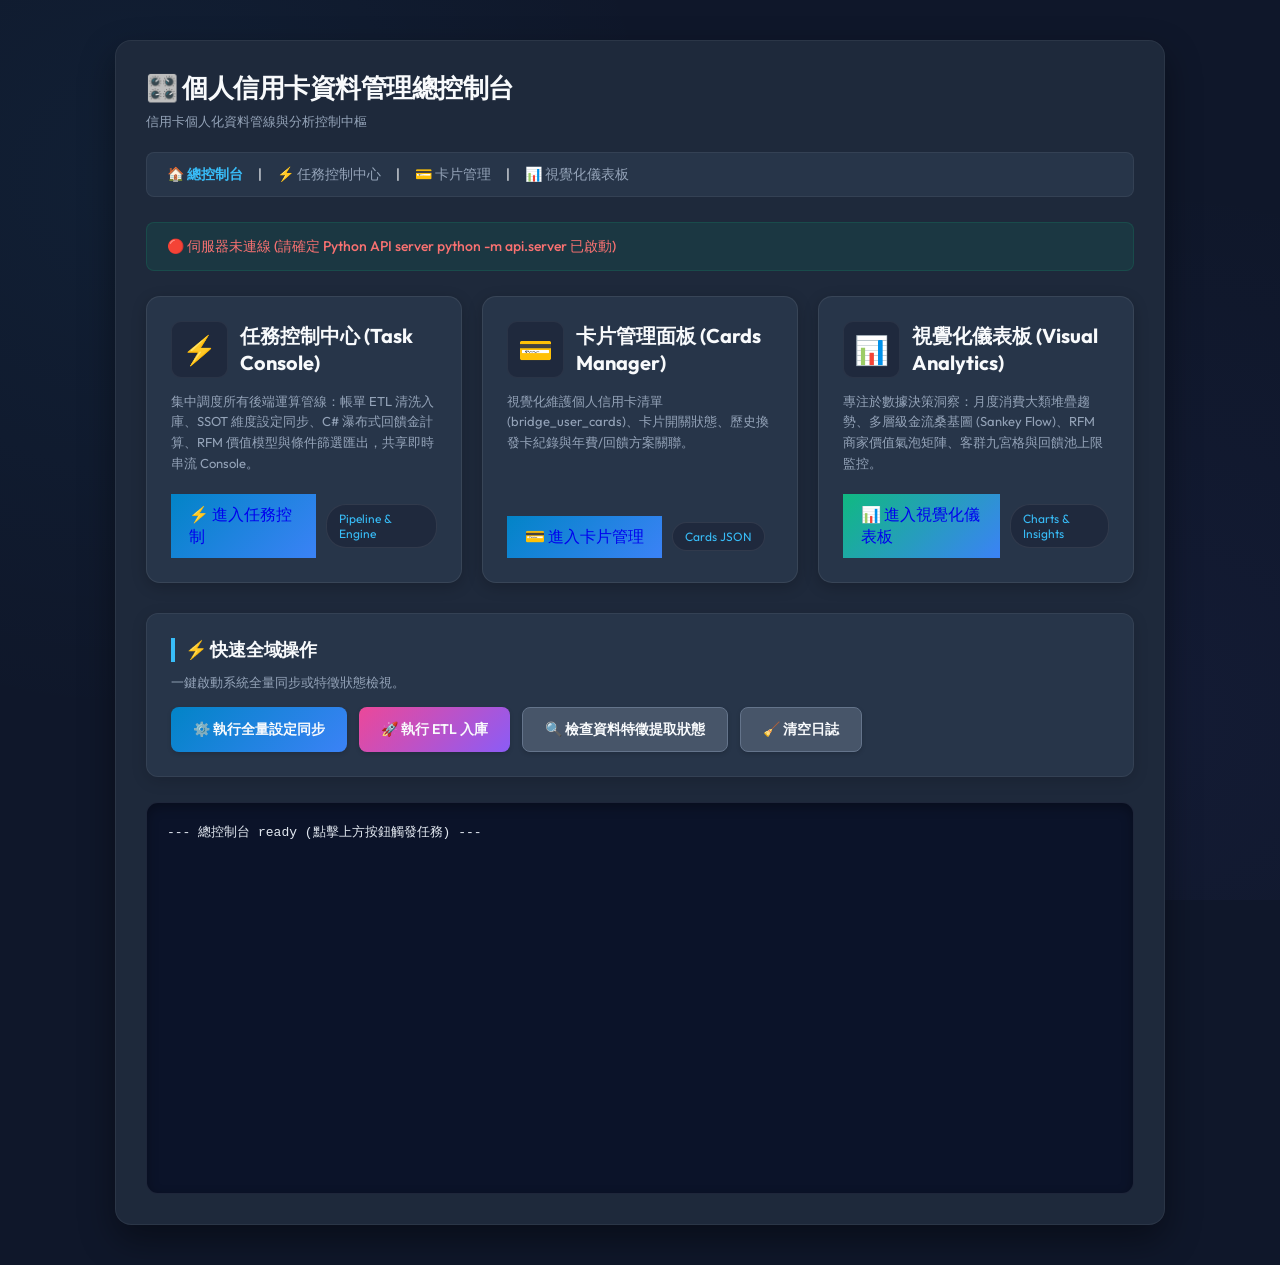
==== web/index.html @ b2aa70b1 "web介面更新：Console集中" ====
<!DOCTYPE html>
<html lang="zh-TW">

<head>
    <meta charset="UTF-8">
    <meta name="viewport" content="width=device-width, initial-scale=1.0">
    <title>MyCreditCardProjectPro - 總控制台</title>
    <!-- 引入 Outfit 字型 -->
    <link href="https://fonts.googleapis.com/css2?family=Outfit:wght@300;400;500;600;700&display=swap" rel="stylesheet">
    <!-- 引入 AI風 CSS模組 -->
    <link rel="stylesheet" href="styles.css">
</head>

<body>
    <div class="container">
        <!-- 頁首標題區塊 -->
        <div class="page-header">
            <div>
                <h1>🎛️ 個人信用卡資料管理總控制台</h1>
                <p class="page-desc">信用卡個人化資料管線與分析控制中樞</p>
            </div>
        </div>

        <!-- 導覽超連結 -->
        <div class="nav-bar">
            <span class="active">🏠 總控制台</span> |
            <a href="task_console.html">⚡ 任務控制中心</a> |
            <a href="cards_manager.html">💳 卡片管理</a> |
            <a href="analytics_dashboard.html">📊 視覺化儀表板</a>
        </div>

        <!-- 系統狀態摘要儀表板 -->
        <div id="status" class="status-box">
            🟢 API 服務運作正常 | 點擊下方模組進入專屬操作頁面
        </div>

        <!-- 三大核心功能模組區 -->
        <div class="dashboard-grid" style="grid-template-columns: repeat(auto-fit, minmax(300px, 1fr));">
            <!-- 模組一：任務執行控制中心 (唯一 Console 所在地) -->
            <div class="module-card">
                <div>
                    <div class="module-header">
                        <span class="module-icon">⚡</span>
                        <h2 class="module-title">任務控制中心 (Task Console)</h2>
                    </div>
                    <p class="module-desc">
                        集中調度所有後端運算管線：帳單 ETL 清洗入庫、SSOT 維度設定同步、C# 瀑布式回饋金計算、RFM 價值模型與條件篩選匯出，共享即時串流 Console。
                    </p>
                </div>
                <div class="module-footer">
                    <a href="task_console.html" class="btn-primary" style="text-decoration:none; padding:10px 18px;">⚡ 進入任務控制</a>
                    <span class="quick-badge">Pipeline & Engine</span>
                </div>
            </div>

            <!-- 模組二：卡片管理面板 -->
            <div class="module-card">
                <div>
                    <div class="module-header">
                        <span class="module-icon">💳</span>
                        <h2 class="module-title">卡片管理面板 (Cards Manager)</h2>
                    </div>
                    <p class="module-desc">
                        視覺化維護個人信用卡清單 (bridge_user_cards)、卡片開關狀態、歷史換發卡紀錄與年費/回饋方案關聯。
                    </p>
                </div>
                <div class="module-footer">
                    <a href="cards_manager.html" class="btn-primary"
                        style="text-decoration:none; padding:10px 18px; background: linear-gradient(135deg, #0284c7, #3b82f6);">💳
                        進入卡片管理</a>
                    <span class="quick-badge">Cards JSON</span>
                </div>
            </div>

            <!-- 模組三：純視覺化分析儀表板 -->
            <div class="module-card">
                <div>
                    <div class="module-header">
                        <span class="module-icon">📊</span>
                        <h2 class="module-title">視覺化儀表板 (Visual Analytics)</h2>
                    </div>
                    <p class="module-desc">
                        專注於數據決策洞察：月度消費大類堆疊趨勢、多層級金流桑基圖 (Sankey Flow)、RFM 商家價值氣泡矩陣、客群九宮格與回饋池上限監控。
                    </p>
                </div>
                <div class="module-footer">
                    <a href="analytics_dashboard.html" class="btn-primary"
                        style="text-decoration:none; padding:10px 18px; background: linear-gradient(135deg, #10b981, #3b82f6);">📊
                        進入視覺化儀表板</a>
                    <span class="quick-badge">Charts & Insights</span>
                </div>
            </div>
        </div>

        <!-- 快速捷徑操作區 -->
        <div class="section-box">
            <div class="section-title">⚡ 快速全域操作</div>
            <p style="margin: 0 0 15px 0; font-size: 13px; color: var(--text-secondary);">一鍵啟動系統全量同步或特徵狀態檢視。
            </p>
            <div class="button-group">
                <button id="btnConfigAll" class="btn-primary" onclick="runGlobalTask('config_all')">⚙️ 執行全量設定同步</button>
                <button id="btnEtlAll" class="btn-primary"
                    style="background: linear-gradient(135deg, #ec4899, #8b5cf6);" onclick="runGlobalTask('etl')">🚀 執行
                    ETL 入庫</button>
                <button id="btnFeatureStatus" class="btn-secondary" onclick="checkFeatureStatus()">🔍
                    檢查資料特徵提取狀態</button>
                <button id="btnClear" class="btn-secondary" onclick="clearConsole()">🧹 清空日誌</button>
            </div>
        </div>

        <!-- 全域即時日誌控制台 -->
        <div id="console" class="console">--- 總控制台 ready (點擊上方按鈕觸發任務) ---</div>
    </div>

    <script>
        let eventSource = null;

        function appendLog(message) {
            const consoleDiv = document.getElementById('console');
            const span = document.createElement('span');

            if (message.includes('INFO')) span.className = 'log-info';
            else if (message.includes('WARNING')) span.className = 'log-warning';
            else if (message.includes('ERROR')) span.className = 'log-error';

            if (message.includes('✅') || message.includes('🎉') || message.includes('成功') || message.includes('完畢')) {
                span.className = 'log-success';
            }

            span.textContent = message + '\n';
            consoleDiv.appendChild(span);
            consoleDiv.scrollTop = consoleDiv.scrollHeight;
        }

        function clearConsole() {
            document.getElementById('console').innerHTML = '--- 控制台已清空 ---';
        }

        function checkFeatureStatus() {
            appendLog(`\n[${new Date().toLocaleTimeString()}] >>>>> 檢查特徵提取狀態 <<<<<`);
            fetch('/api/etl/feature-status')
                .then(res => res.json())
                .then(data => {
                    appendLog(`✅ 特徵提取狀態檢查完成: 總計 ${data.total_tables} 個表格`);
                    if (data.data) {
                        data.data.forEach(item => {
                            appendLog(`  - 表格: ${item.table_name || item.table} | 覆蓋率: ${item.coverage || '100%'}`);
                        });
                    }
                })
                .catch(err => {
                    appendLog(`❌ 檢查特徵狀態失敗: ${err}`);
                });
        }

        function runGlobalTask(type) {
            if (eventSource) {
                eventSource.close();
            }

            const allButtons = document.querySelectorAll('button');
            const statusDiv = document.getElementById('status');

            allButtons.forEach(btn => btn.disabled = true);

            statusDiv.textContent = `目前狀態：正在執行 [${type.toUpperCase()}] 任務中...`;
            statusDiv.className = "status-box status-busy";

            appendLog(`\n[${new Date().toLocaleTimeString()}] >>>>> 啟動 ${type.toUpperCase()} 全域任務 <<<<<`);

            const url = `/api/run/${type}`;
            eventSource = new EventSource(url);

            eventSource.onmessage = function (event) {
                appendLog(event.data);
            };

            eventSource.onerror = function (err) {
                console.log("SSE Stream ended.");
                eventSource.close();
                eventSource = null;

                allButtons.forEach(btn => btn.disabled = false);

                statusDiv.textContent = `🟢 API 服務運作正常 | [${type.toUpperCase()}] 任務完成`;
                statusDiv.className = "status-box";
                appendLog(`[${new Date().toLocaleTimeString()}] <<<<< ${type.toUpperCase()} 任務完成 >>>>>\n`);
            };
        }

        // 自動檢查伺服器健康狀態
        fetch('/api/analyzable-data')
            .then(res => res.json())
            .then(data => {
                const statusDiv = document.getElementById('status');
                statusDiv.innerHTML = `🟢 API 服務運作正常 | 已載入 ${data.banks?.length || 0} 家銀行、${data.cards?.length || 0} 張卡片`;
            })
            .catch(() => {
                const statusDiv = document.getElementById('status');
                statusDiv.innerHTML = `🔴 伺服器未連線 (請確定 Python API server python -m api.server 已啟動)`;
                statusDiv.style.color = '#f87171';
            });
    </script>
</body>

</html>
---- web/styles.css ----
/* web/styles.css - 模組化 CSS 主進入點 */
@import url('styles/head.css');
@import url('styles/body.css');
@import url('styles/container.css');
@import url('styles/console.css');
@import url('styles/error.css');
@import url('styles/cards_manager.css');
@import url('styles/login.css');
@import url('styles/dashboard.css');
@import url('styles/plot.css');
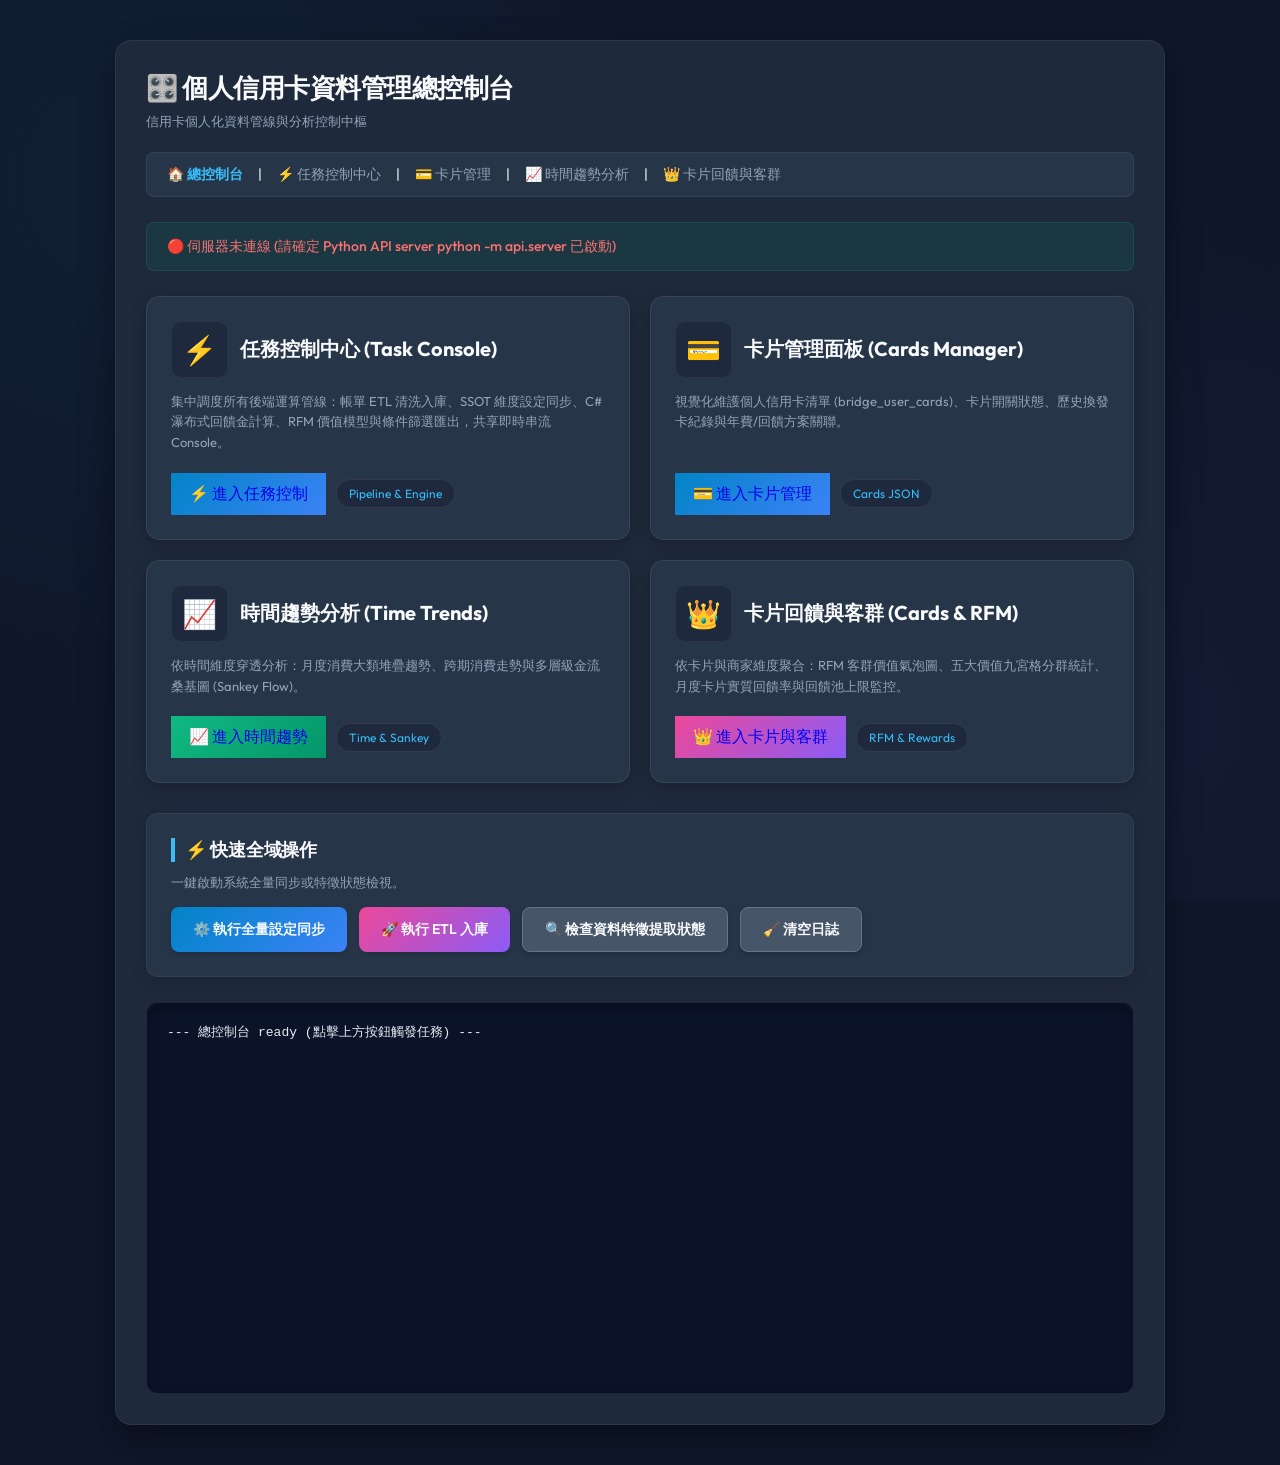
==== commit 6925f2ae: "web/ 資料修正統整" ====
--- a/web/index.html
+++ b/web/index.html
@@ -21,12 +21,13 @@
             </div>
         </div>
 
-        <!-- 導覽超連結 -->
+        <!-- 導覽超連結 (全站對齊) -->
         <div class="nav-bar">
             <span class="active">🏠 總控制台</span> |
             <a href="task_console.html">⚡ 任務控制中心</a> |
             <a href="cards_manager.html">💳 卡片管理</a> |
-            <a href="analytics_dashboard.html">📊 視覺化儀表板</a>
+            <a href="time_depend_plot.html">📈 時間趨勢分析</a> |
+            <a href="analytics_dashboard.html">👑 卡片回饋與客群</a>
         </div>
 
         <!-- 系統狀態摘要儀表板 -->
@@ -34,8 +35,8 @@
             🟢 API 服務運作正常 | 點擊下方模組進入專屬操作頁面
         </div>
 
-        <!-- 三大核心功能模組區 -->
-        <div class="dashboard-grid" style="grid-template-columns: repeat(auto-fit, minmax(300px, 1fr));">
+        <!-- 四大核心功能模組區 -->
+        <div class="dashboard-grid">
             <!-- 模組一：任務執行控制中心 (唯一 Console 所在地) -->
             <div class="module-card">
                 <div>
@@ -72,22 +73,41 @@
                 </div>
             </div>
 
-            <!-- 模組三：純視覺化分析儀表板 -->
-            <div class="module-card">
-                <div>
-                    <div class="module-header">
-                        <span class="module-icon">📊</span>
-                        <h2 class="module-title">視覺化儀表板 (Visual Analytics)</h2>
-                    </div>
-                    <p class="module-desc">
-                        專注於數據決策洞察：月度消費大類堆疊趨勢、多層級金流桑基圖 (Sankey Flow)、RFM 商家價值氣泡矩陣、客群九宮格與回饋池上限監控。
+            <!-- 模組三：依時間維度 - 時間趨勢與金流桑基圖 -->
+            <div class="module-card">
+                <div>
+                    <div class="module-header">
+                        <span class="module-icon">📈</span>
+                        <h2 class="module-title">時間趨勢分析 (Time Trends)</h2>
+                    </div>
+                    <p class="module-desc">
+                        依時間維度穿透分析：月度消費大類堆疊趨勢、跨期消費走勢與多層級金流桑基圖 (Sankey Flow)。
+                    </p>
+                </div>
+                <div class="module-footer">
+                    <a href="time_depend_plot.html" class="btn-primary"
+                        style="text-decoration:none; padding:10px 18px; background: linear-gradient(135deg, #10b981, #059669);">📈
+                        進入時間趨勢</a>
+                    <span class="quick-badge">Time & Sankey</span>
+                </div>
+            </div>
+
+            <!-- 模組四：依卡片與商家維度 - 卡片回饋與客群分析 -->
+            <div class="module-card">
+                <div>
+                    <div class="module-header">
+                        <span class="module-icon">👑</span>
+                        <h2 class="module-title">卡片回饋與客群 (Cards & RFM)</h2>
+                    </div>
+                    <p class="module-desc">
+                        依卡片與商家維度聚合：RFM 客群價值氣泡圖、五大價值九宮格分群統計、月度卡片實質回饋率與回饋池上限監控。
                     </p>
                 </div>
                 <div class="module-footer">
                     <a href="analytics_dashboard.html" class="btn-primary"
-                        style="text-decoration:none; padding:10px 18px; background: linear-gradient(135deg, #10b981, #3b82f6);">📊
-                        進入視覺化儀表板</a>
-                    <span class="quick-badge">Charts & Insights</span>
+                        style="text-decoration:none; padding:10px 18px; background: linear-gradient(135deg, #ec4899, #8b5cf6);">👑
+                        進入卡片與客群</a>
+                    <span class="quick-badge">RFM & Rewards</span>
                 </div>
             </div>
         </div>
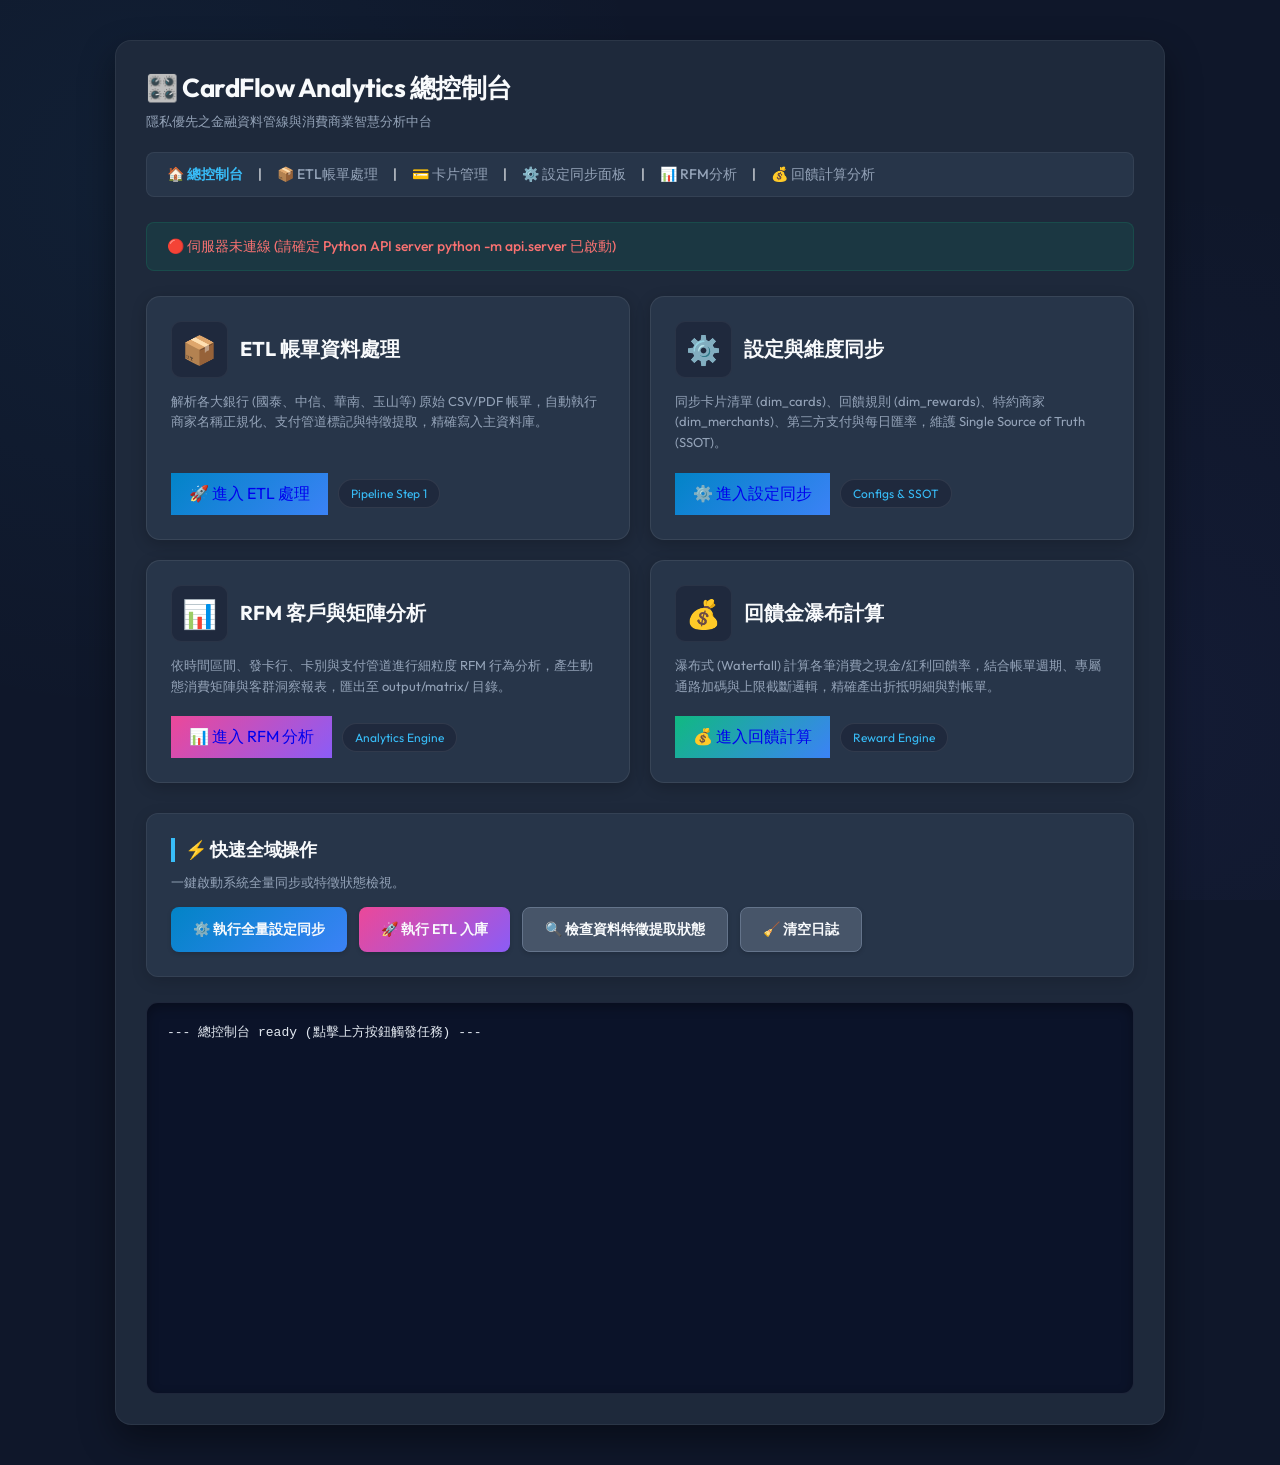
==== commit 9f9e9a2b: "chore: complete project rebranding to CardFlow Analytics" ====
--- a/web/index.html
+++ b/web/index.html
@@ -4,7 +4,7 @@
 <head>
     <meta charset="UTF-8">
     <meta name="viewport" content="width=device-width, initial-scale=1.0">
-    <title>MyCreditCardProjectPro - 總控制台</title>
+    <title>CardFlow Analytics - 總控制台</title>
     <!-- 引入 Outfit 字型 -->
     <link href="https://fonts.googleapis.com/css2?family=Outfit:wght@300;400;500;600;700&display=swap" rel="stylesheet">
     <!-- 引入 AI風 CSS模組 -->
@@ -16,18 +16,19 @@
         <!-- 頁首標題區塊 -->
         <div class="page-header">
             <div>
-                <h1>🎛️ 個人信用卡資料管理總控制台</h1>
-                <p class="page-desc">信用卡個人化資料管線與分析控制中樞</p>
-            </div>
-        </div>
-
-        <!-- 導覽超連結 (全站對齊) -->
+                <h1>🎛️ CardFlow Analytics 總控制台</h1>
+                <p class="page-desc">隱私優先之金融資料管線與消費商業智慧分析中台</p>
+            </div>
+        </div>
+
+        <!-- 導覽超連結 -->
         <div class="nav-bar">
             <span class="active">🏠 總控制台</span> |
-            <a href="task_console.html">⚡ 任務控制中心</a> |
+            <a href="etl.html">📦 ETL帳單處理</a> |
             <a href="cards_manager.html">💳 卡片管理</a> |
-            <a href="time_depend_plot.html">📈 時間趨勢分析</a> |
-            <a href="analytics_dashboard.html">👑 卡片回饋與客群</a>
+            <a href="sync_config.html">⚙️ 設定同步面板</a> |
+            <a href="rfm_service.html">📊 RFM分析</a> |
+            <a href="reward_service.html">💰 回饋計算分析</a>
         </div>
 
         <!-- 系統狀態摘要儀表板 -->
@@ -37,77 +38,79 @@
 
         <!-- 四大核心功能模組區 -->
         <div class="dashboard-grid">
-            <!-- 模組一：任務執行控制中心 (唯一 Console 所在地) -->
-            <div class="module-card">
-                <div>
-                    <div class="module-header">
-                        <span class="module-icon">⚡</span>
-                        <h2 class="module-title">任務控制中心 (Task Console)</h2>
-                    </div>
-                    <p class="module-desc">
-                        集中調度所有後端運算管線：帳單 ETL 清洗入庫、SSOT 維度設定同步、C# 瀑布式回饋金計算、RFM 價值模型與條件篩選匯出，共享即時串流 Console。
-                    </p>
-                </div>
-                <div class="module-footer">
-                    <a href="task_console.html" class="btn-primary" style="text-decoration:none; padding:10px 18px;">⚡ 進入任務控制</a>
-                    <span class="quick-badge">Pipeline & Engine</span>
-                </div>
-            </div>
-
-            <!-- 模組二：卡片管理面板 -->
-            <div class="module-card">
-                <div>
-                    <div class="module-header">
-                        <span class="module-icon">💳</span>
-                        <h2 class="module-title">卡片管理面板 (Cards Manager)</h2>
-                    </div>
-                    <p class="module-desc">
-                        視覺化維護個人信用卡清單 (bridge_user_cards)、卡片開關狀態、歷史換發卡紀錄與年費/回饋方案關聯。
-                    </p>
-                </div>
-                <div class="module-footer">
-                    <a href="cards_manager.html" class="btn-primary"
-                        style="text-decoration:none; padding:10px 18px; background: linear-gradient(135deg, #0284c7, #3b82f6);">💳
-                        進入卡片管理</a>
-                    <span class="quick-badge">Cards JSON</span>
-                </div>
-            </div>
-
-            <!-- 模組三：依時間維度 - 時間趨勢與金流桑基圖 -->
-            <div class="module-card">
-                <div>
-                    <div class="module-header">
-                        <span class="module-icon">📈</span>
-                        <h2 class="module-title">時間趨勢分析 (Time Trends)</h2>
-                    </div>
-                    <p class="module-desc">
-                        依時間維度穿透分析：月度消費大類堆疊趨勢、跨期消費走勢與多層級金流桑基圖 (Sankey Flow)。
-                    </p>
-                </div>
-                <div class="module-footer">
-                    <a href="time_depend_plot.html" class="btn-primary"
-                        style="text-decoration:none; padding:10px 18px; background: linear-gradient(135deg, #10b981, #059669);">📈
-                        進入時間趨勢</a>
-                    <span class="quick-badge">Time & Sankey</span>
-                </div>
-            </div>
-
-            <!-- 模組四：依卡片與商家維度 - 卡片回饋與客群分析 -->
-            <div class="module-card">
-                <div>
-                    <div class="module-header">
-                        <span class="module-icon">👑</span>
-                        <h2 class="module-title">卡片回饋與客群 (Cards & RFM)</h2>
-                    </div>
-                    <p class="module-desc">
-                        依卡片與商家維度聚合：RFM 客群價值氣泡圖、五大價值九宮格分群統計、月度卡片實質回饋率與回饋池上限監控。
-                    </p>
-                </div>
-                <div class="module-footer">
-                    <a href="analytics_dashboard.html" class="btn-primary"
-                        style="text-decoration:none; padding:10px 18px; background: linear-gradient(135deg, #ec4899, #8b5cf6);">👑
-                        進入卡片與客群</a>
-                    <span class="quick-badge">RFM & Rewards</span>
+            <!-- 模組一：ETL 帳單處理 -->
+            <div class="module-card">
+                <div>
+                    <div class="module-header">
+                        <span class="module-icon">📦</span>
+                        <h2 class="module-title">ETL 帳單資料處理</h2>
+                    </div>
+                    <p class="module-desc">
+                        解析各大銀行 (國泰、中信、華南、玉山等) 原始 CSV/PDF 帳單，自動執行商家名稱正規化、支付管道標記與特徵提取，精確寫入主資料庫。
+                    </p>
+                </div>
+                <div class="module-footer">
+                    <a href="etl.html" class="btn-primary" style="text-decoration:none; padding:10px 18px;">🚀 進入 ETL
+                        處理</a>
+                    <span class="quick-badge">Pipeline Step 1</span>
+                </div>
+            </div>
+
+            <!-- 模組二：設定與維度同步 -->
+            <div class="module-card">
+                <div>
+                    <div class="module-header">
+                        <span class="module-icon">⚙️</span>
+                        <h2 class="module-title">設定與維度同步</h2>
+                    </div>
+                    <p class="module-desc">
+                        同步卡片清單 (dim_cards)、回饋規則 (dim_rewards)、特約商家 (dim_merchants)、第三方支付與每日匯率，維護 Single Source of Truth
+                        (SSOT)。
+                    </p>
+                </div>
+                <div class="module-footer">
+                    <a href="sync_config.html" class="btn-primary"
+                        style="text-decoration:none; padding:10px 18px; background: linear-gradient(135deg, #0284c7, #3b82f6);">⚙️
+                        進入設定同步</a>
+                    <span class="quick-badge">Configs & SSOT</span>
+                </div>
+            </div>
+
+            <!-- 模組三：RFM 行為分析 -->
+            <div class="module-card">
+                <div>
+                    <div class="module-header">
+                        <span class="module-icon">📊</span>
+                        <h2 class="module-title">RFM 客戶與矩陣分析</h2>
+                    </div>
+                    <p class="module-desc">
+                        依時間區間、發卡行、卡別與支付管道進行細粒度 RFM 行為分析，產生動態消費矩陣與客群洞察報表，匯出至 output/matrix/ 目錄。
+                    </p>
+                </div>
+                <div class="module-footer">
+                    <a href="rfm_service.html" class="btn-primary"
+                        style="text-decoration:none; padding:10px 18px; background: linear-gradient(135deg, #ec4899, #8b5cf6);">📊
+                        進入 RFM 分析</a>
+                    <span class="quick-badge">Analytics Engine</span>
+                </div>
+            </div>
+
+            <!-- 模組四：回饋金瀑布計算 -->
+            <div class="module-card">
+                <div>
+                    <div class="module-header">
+                        <span class="module-icon">💰</span>
+                        <h2 class="module-title">回饋金瀑布計算</h2>
+                    </div>
+                    <p class="module-desc">
+                        瀑布式 (Waterfall) 計算各筆消費之現金/紅利回饋率，結合帳單週期、專屬通路加碼與上限截斷邏輯，精確產出折抵明細與對帳單。
+                    </p>
+                </div>
+                <div class="module-footer">
+                    <a href="reward_service.html" class="btn-primary"
+                        style="text-decoration:none; padding:10px 18px; background: linear-gradient(135deg, #10b981, #3b82f6);">💰
+                        進入回饋計算</a>
+                    <span class="quick-badge">Reward Engine</span>
                 </div>
             </div>
         </div>
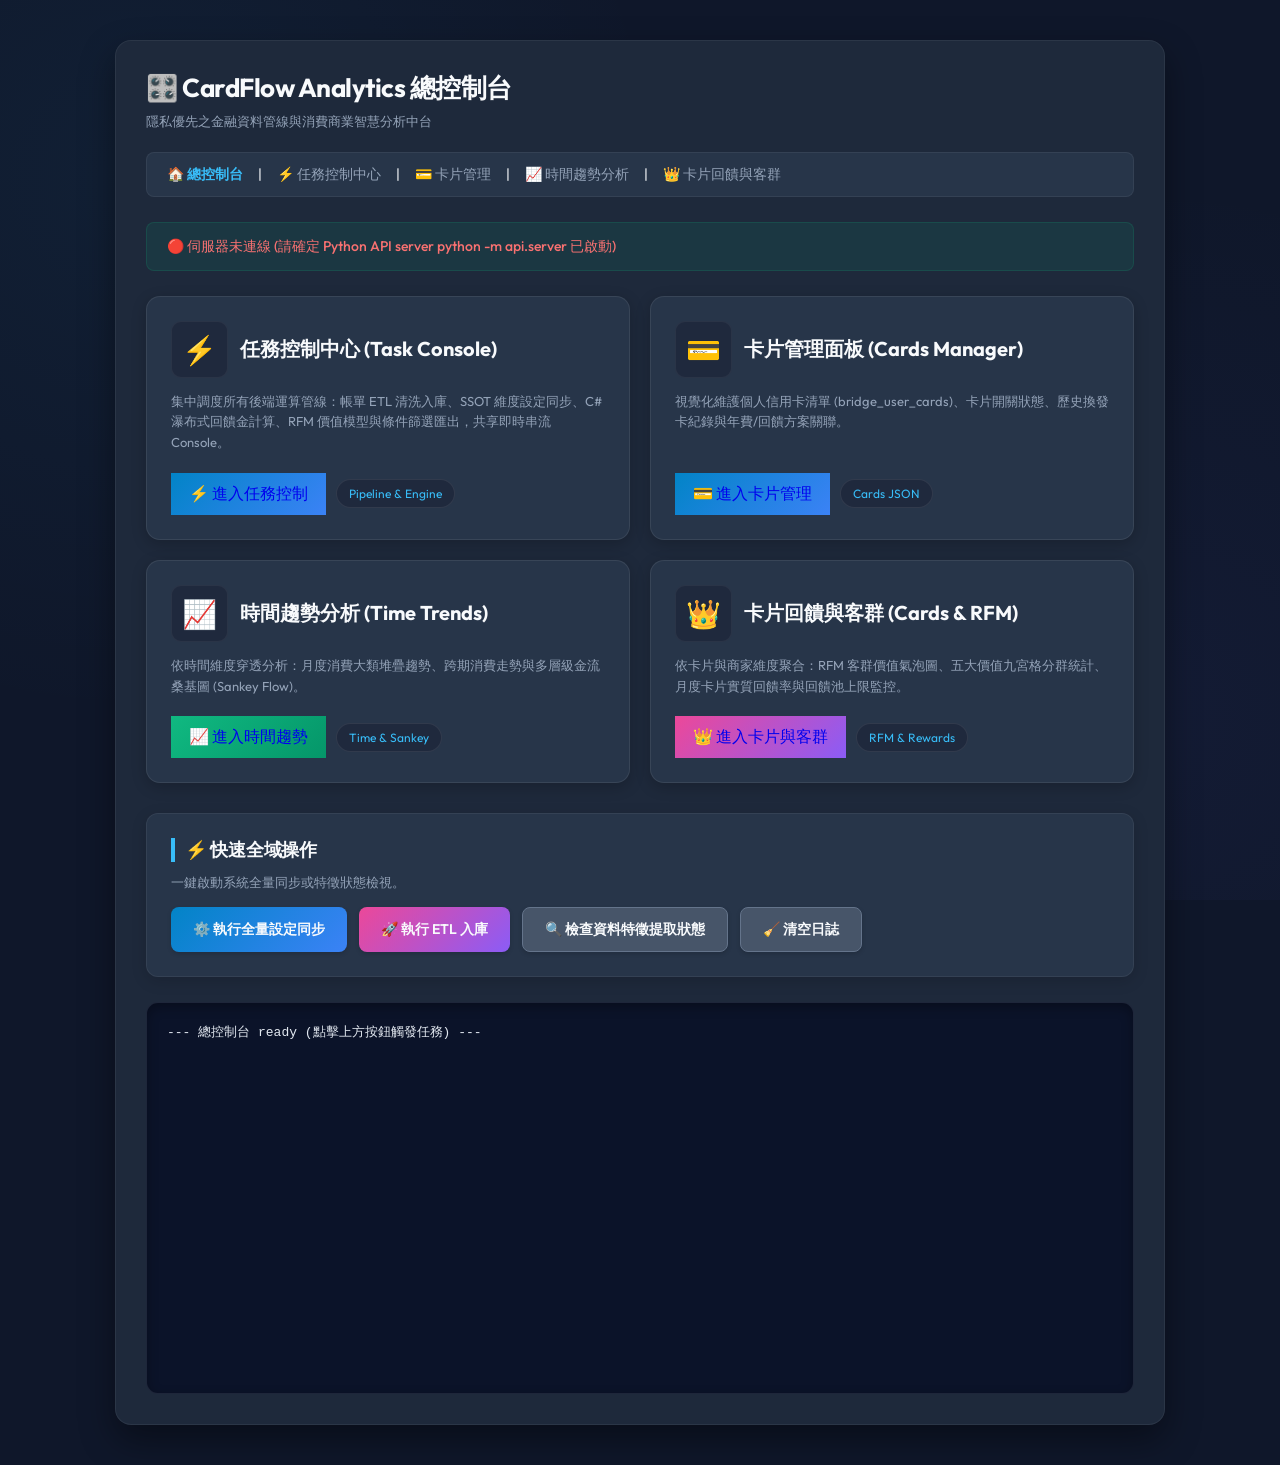
==== commit 718e2301: "Merge branch 'main' into develop (resolve conflicts and update consolidated pages)" ====
--- a/web/index.html
+++ b/web/index.html
@@ -21,14 +21,13 @@
             </div>
         </div>
 
-        <!-- 導覽超連結 -->
+        <!-- 導覽超連結 (全站對齊) -->
         <div class="nav-bar">
             <span class="active">🏠 總控制台</span> |
-            <a href="etl.html">📦 ETL帳單處理</a> |
+            <a href="task_console.html">⚡ 任務控制中心</a> |
             <a href="cards_manager.html">💳 卡片管理</a> |
-            <a href="sync_config.html">⚙️ 設定同步面板</a> |
-            <a href="rfm_service.html">📊 RFM分析</a> |
-            <a href="reward_service.html">💰 回饋計算分析</a>
+            <a href="time_depend_plot.html">📈 時間趨勢分析</a> |
+            <a href="analytics_dashboard.html">👑 卡片回饋與客群</a>
         </div>
 
         <!-- 系統狀態摘要儀表板 -->
@@ -38,79 +37,77 @@
 
         <!-- 四大核心功能模組區 -->
         <div class="dashboard-grid">
-            <!-- 模組一：ETL 帳單處理 -->
-            <div class="module-card">
-                <div>
-                    <div class="module-header">
-                        <span class="module-icon">📦</span>
-                        <h2 class="module-title">ETL 帳單資料處理</h2>
-                    </div>
-                    <p class="module-desc">
-                        解析各大銀行 (國泰、中信、華南、玉山等) 原始 CSV/PDF 帳單，自動執行商家名稱正規化、支付管道標記與特徵提取，精確寫入主資料庫。
-                    </p>
-                </div>
-                <div class="module-footer">
-                    <a href="etl.html" class="btn-primary" style="text-decoration:none; padding:10px 18px;">🚀 進入 ETL
-                        處理</a>
-                    <span class="quick-badge">Pipeline Step 1</span>
-                </div>
-            </div>
-
-            <!-- 模組二：設定與維度同步 -->
-            <div class="module-card">
-                <div>
-                    <div class="module-header">
-                        <span class="module-icon">⚙️</span>
-                        <h2 class="module-title">設定與維度同步</h2>
-                    </div>
-                    <p class="module-desc">
-                        同步卡片清單 (dim_cards)、回饋規則 (dim_rewards)、特約商家 (dim_merchants)、第三方支付與每日匯率，維護 Single Source of Truth
-                        (SSOT)。
-                    </p>
-                </div>
-                <div class="module-footer">
-                    <a href="sync_config.html" class="btn-primary"
-                        style="text-decoration:none; padding:10px 18px; background: linear-gradient(135deg, #0284c7, #3b82f6);">⚙️
-                        進入設定同步</a>
-                    <span class="quick-badge">Configs & SSOT</span>
-                </div>
-            </div>
-
-            <!-- 模組三：RFM 行為分析 -->
-            <div class="module-card">
-                <div>
-                    <div class="module-header">
-                        <span class="module-icon">📊</span>
-                        <h2 class="module-title">RFM 客戶與矩陣分析</h2>
-                    </div>
-                    <p class="module-desc">
-                        依時間區間、發卡行、卡別與支付管道進行細粒度 RFM 行為分析，產生動態消費矩陣與客群洞察報表，匯出至 output/matrix/ 目錄。
-                    </p>
-                </div>
-                <div class="module-footer">
-                    <a href="rfm_service.html" class="btn-primary"
-                        style="text-decoration:none; padding:10px 18px; background: linear-gradient(135deg, #ec4899, #8b5cf6);">📊
-                        進入 RFM 分析</a>
-                    <span class="quick-badge">Analytics Engine</span>
-                </div>
-            </div>
-
-            <!-- 模組四：回饋金瀑布計算 -->
-            <div class="module-card">
-                <div>
-                    <div class="module-header">
-                        <span class="module-icon">💰</span>
-                        <h2 class="module-title">回饋金瀑布計算</h2>
-                    </div>
-                    <p class="module-desc">
-                        瀑布式 (Waterfall) 計算各筆消費之現金/紅利回饋率，結合帳單週期、專屬通路加碼與上限截斷邏輯，精確產出折抵明細與對帳單。
-                    </p>
-                </div>
-                <div class="module-footer">
-                    <a href="reward_service.html" class="btn-primary"
-                        style="text-decoration:none; padding:10px 18px; background: linear-gradient(135deg, #10b981, #3b82f6);">💰
-                        進入回饋計算</a>
-                    <span class="quick-badge">Reward Engine</span>
+            <!-- 模組一：任務執行控制中心 (唯一 Console 所在地) -->
+            <div class="module-card">
+                <div>
+                    <div class="module-header">
+                        <span class="module-icon">⚡</span>
+                        <h2 class="module-title">任務控制中心 (Task Console)</h2>
+                    </div>
+                    <p class="module-desc">
+                        集中調度所有後端運算管線：帳單 ETL 清洗入庫、SSOT 維度設定同步、C# 瀑布式回饋金計算、RFM 價值模型與條件篩選匯出，共享即時串流 Console。
+                    </p>
+                </div>
+                <div class="module-footer">
+                    <a href="task_console.html" class="btn-primary" style="text-decoration:none; padding:10px 18px;">⚡ 進入任務控制</a>
+                    <span class="quick-badge">Pipeline & Engine</span>
+                </div>
+            </div>
+
+            <!-- 模組二：卡片管理面板 -->
+            <div class="module-card">
+                <div>
+                    <div class="module-header">
+                        <span class="module-icon">💳</span>
+                        <h2 class="module-title">卡片管理面板 (Cards Manager)</h2>
+                    </div>
+                    <p class="module-desc">
+                        視覺化維護個人信用卡清單 (bridge_user_cards)、卡片開關狀態、歷史換發卡紀錄與年費/回饋方案關聯。
+                    </p>
+                </div>
+                <div class="module-footer">
+                    <a href="cards_manager.html" class="btn-primary"
+                        style="text-decoration:none; padding:10px 18px; background: linear-gradient(135deg, #0284c7, #3b82f6);">💳
+                        進入卡片管理</a>
+                    <span class="quick-badge">Cards JSON</span>
+                </div>
+            </div>
+
+            <!-- 模組三：依時間維度 - 時間趨勢與金流桑基圖 -->
+            <div class="module-card">
+                <div>
+                    <div class="module-header">
+                        <span class="module-icon">📈</span>
+                        <h2 class="module-title">時間趨勢分析 (Time Trends)</h2>
+                    </div>
+                    <p class="module-desc">
+                        依時間維度穿透分析：月度消費大類堆疊趨勢、跨期消費走勢與多層級金流桑基圖 (Sankey Flow)。
+                    </p>
+                </div>
+                <div class="module-footer">
+                    <a href="time_depend_plot.html" class="btn-primary"
+                        style="text-decoration:none; padding:10px 18px; background: linear-gradient(135deg, #10b981, #059669);">📈
+                        進入時間趨勢</a>
+                    <span class="quick-badge">Time & Sankey</span>
+                </div>
+            </div>
+
+            <!-- 模組四：依卡片與商家維度 - 卡片回饋與客群分析 -->
+            <div class="module-card">
+                <div>
+                    <div class="module-header">
+                        <span class="module-icon">👑</span>
+                        <h2 class="module-title">卡片回饋與客群 (Cards & RFM)</h2>
+                    </div>
+                    <p class="module-desc">
+                        依卡片與商家維度聚合：RFM 客群價值氣泡圖、五大價值九宮格分群統計、月度卡片實質回饋率與回饋池上限監控。
+                    </p>
+                </div>
+                <div class="module-footer">
+                    <a href="analytics_dashboard.html" class="btn-primary"
+                        style="text-decoration:none; padding:10px 18px; background: linear-gradient(135deg, #ec4899, #8b5cf6);">👑
+                        進入卡片與客群</a>
+                    <span class="quick-badge">RFM & Rewards</span>
                 </div>
             </div>
         </div>
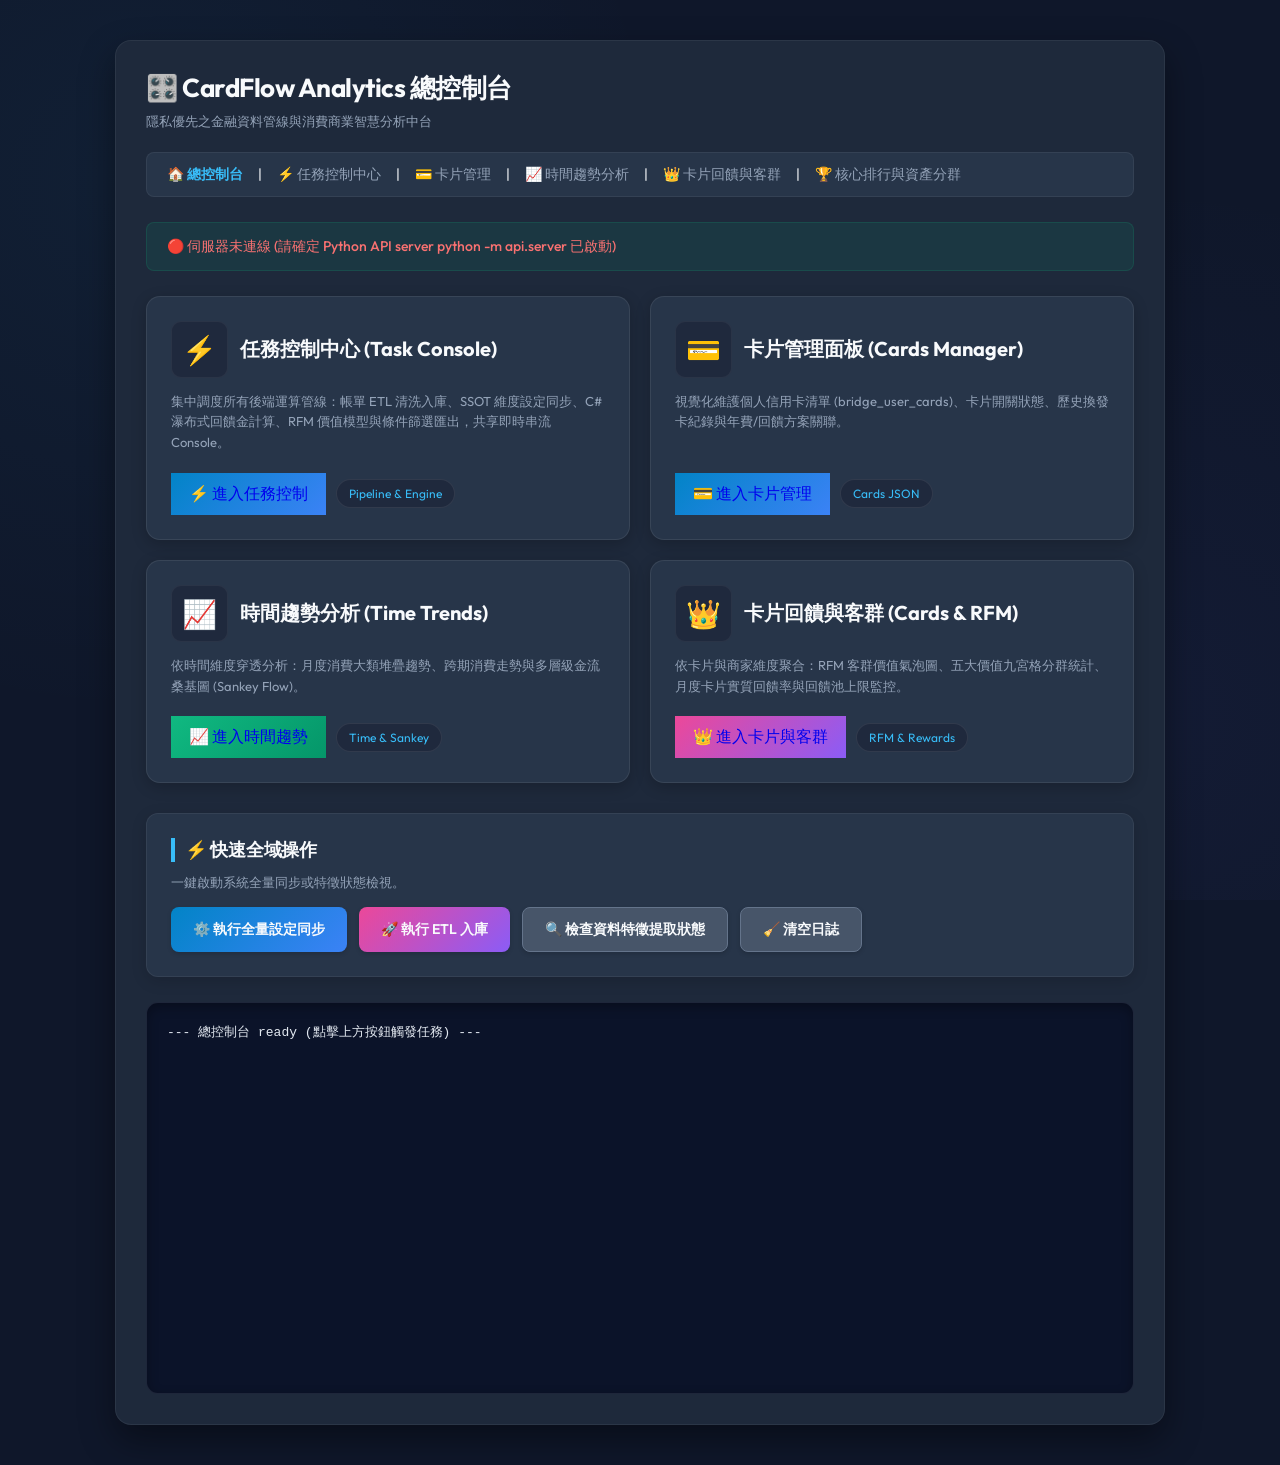
==== commit 3446b24b: "feat(web): add ranking.html and sankey dimension volatility bubble chart" ====
--- a/web/index.html
+++ b/web/index.html
@@ -27,7 +27,8 @@
             <a href="task_console.html">⚡ 任務控制中心</a> |
             <a href="cards_manager.html">💳 卡片管理</a> |
             <a href="time_depend_plot.html">📈 時間趨勢分析</a> |
-            <a href="analytics_dashboard.html">👑 卡片回饋與客群</a>
+            <a href="analytics_dashboard.html">👑 卡片回饋與客群</a> |
+            <a href="ranking.html">🏆 核心排行與資產分群</a>
         </div>
 
         <!-- 系統狀態摘要儀表板 -->
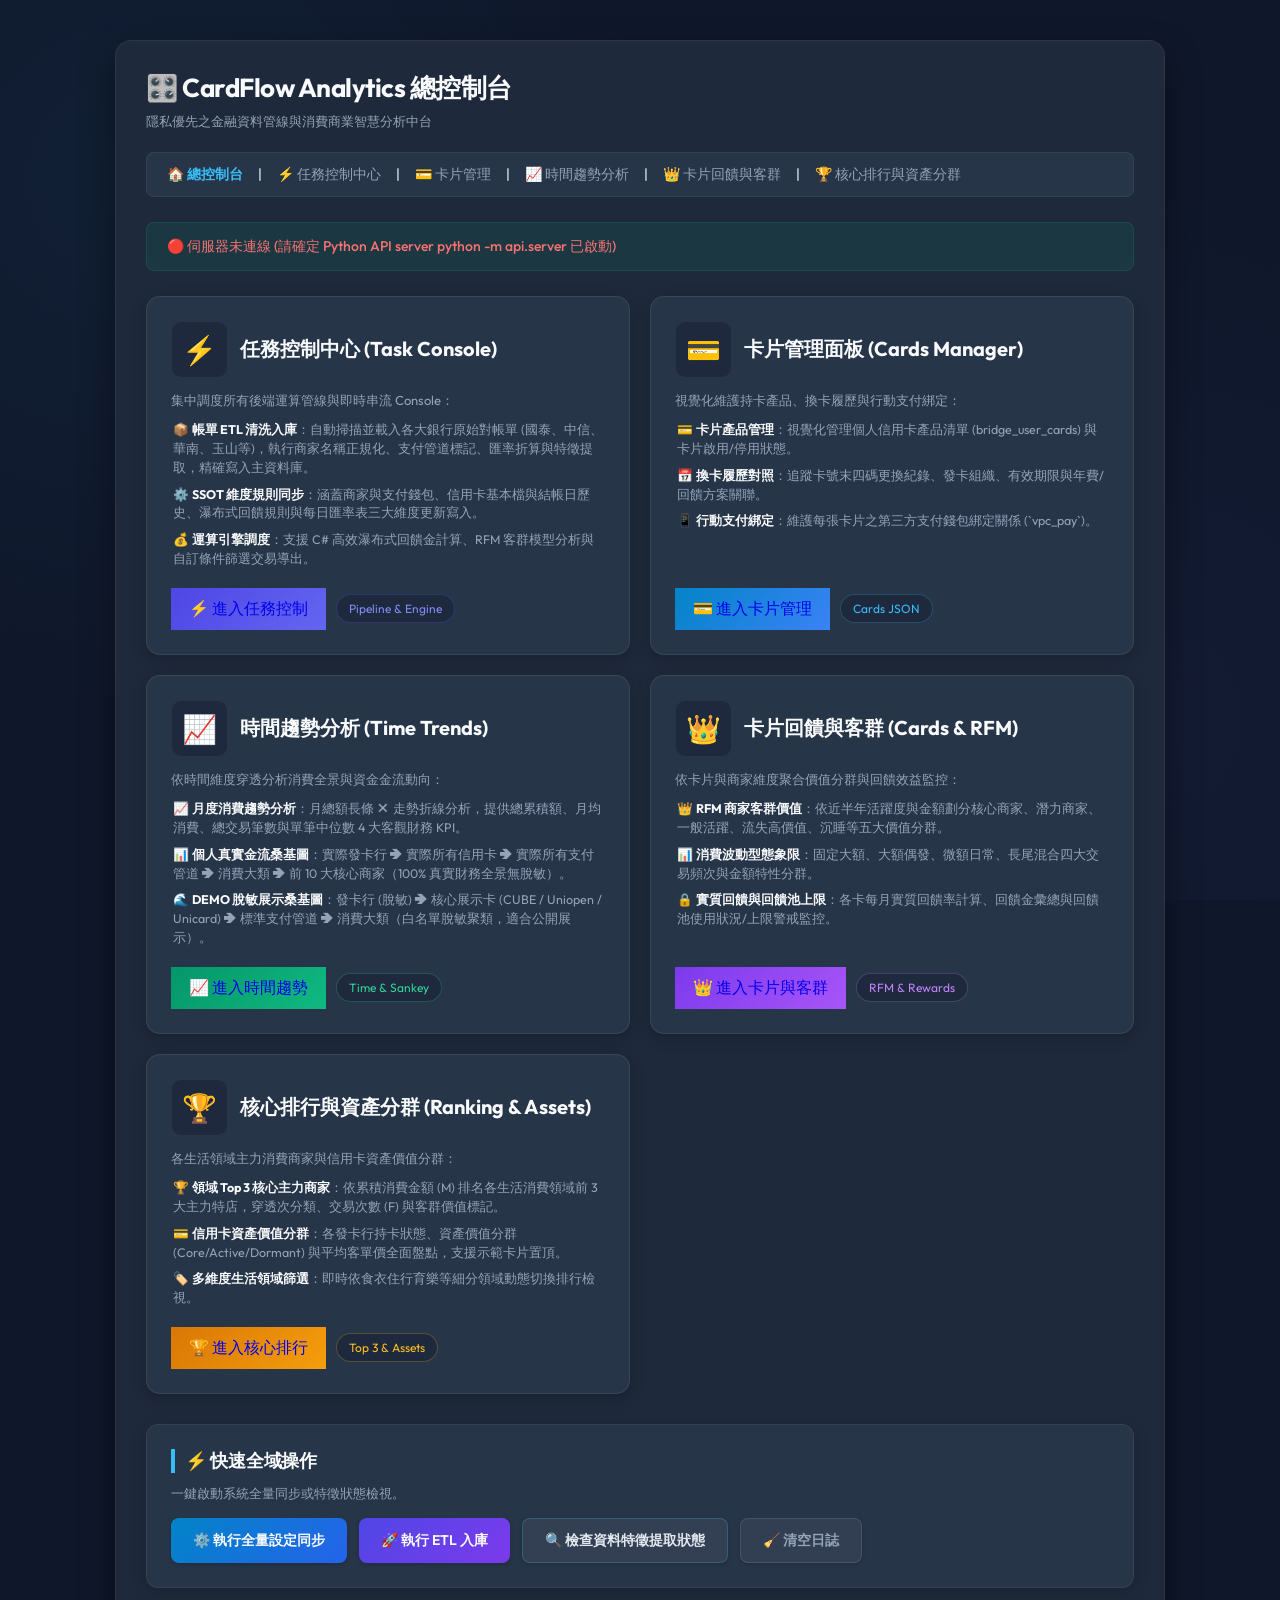
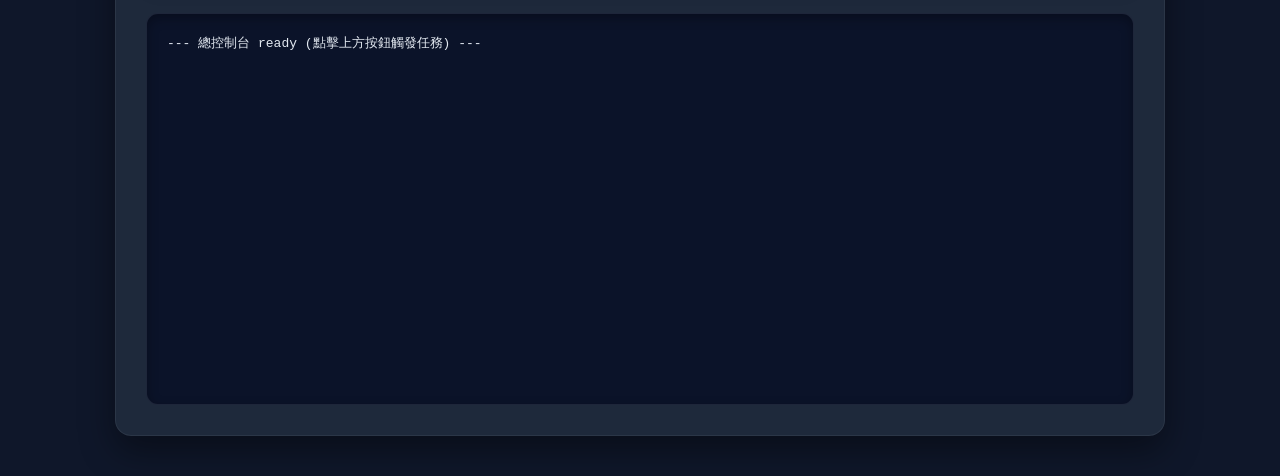
==== commit 696bb3cf: "feat(web): 整合首頁全景功能導引、桑基圖順序調整與按鍵色彩調和" ====
--- a/web/index.html
+++ b/web/index.html
@@ -7,6 +7,8 @@
     <title>CardFlow Analytics - 總控制台</title>
     <!-- 引入 Outfit 字型 -->
     <link href="https://fonts.googleapis.com/css2?family=Outfit:wght@300;400;500;600;700&display=swap" rel="stylesheet">
+    <!-- 引入 GitHub Pages 靜態展示安全降級橋接器 -->
+    <script src="scripts/demo_data_bridge.js"></script>
     <!-- 引入 AI風 CSS模組 -->
     <link rel="stylesheet" href="styles.css">
 </head>
@@ -36,22 +38,29 @@
             🟢 API 服務運作正常 | 點擊下方模組進入專屬操作頁面
         </div>
 
-        <!-- 四大核心功能模組區 -->
+        <!-- 五大核心功能模組區 -->
         <div class="dashboard-grid">
-            <!-- 模組一：任務執行控制中心 (唯一 Console 所在地) -->
+            <!-- 模組一：任務執行控制中心 -->
             <div class="module-card">
                 <div>
                     <div class="module-header">
                         <span class="module-icon">⚡</span>
                         <h2 class="module-title">任務控制中心 (Task Console)</h2>
                     </div>
-                    <p class="module-desc">
-                        集中調度所有後端運算管線：帳單 ETL 清洗入庫、SSOT 維度設定同步、C# 瀑布式回饋金計算、RFM 價值模型與條件篩選匯出，共享即時串流 Console。
-                    </p>
-                </div>
-                <div class="module-footer">
-                    <a href="task_console.html" class="btn-primary" style="text-decoration:none; padding:10px 18px;">⚡ 進入任務控制</a>
-                    <span class="quick-badge">Pipeline & Engine</span>
+                    <div class="module-desc">
+                        集中調度所有後端運算管線與即時串流 Console：
+                        <ul class="module-feature-list">
+                            <li>📦 <b>帳單 ETL 清洗入庫</b>：自動掃描並載入各大銀行原始對帳單 (國泰、中信、華南、玉山等)，執行商家名稱正規化、支付管道標記、匯率折算與特徵提取，精確寫入主資料庫。</li>
+                            <li>⚙️ <b>SSOT 維度規則同步</b>：涵蓋商家與支付錢包、信用卡基本檔與結帳日歷史、瀑布式回饋規則與每日匯率表三大維度更新寫入。</li>
+                            <li>💰 <b>運算引擎調度</b>：支援 C# 高效瀑布式回饋金計算、RFM 客群模型分析與自訂條件篩選交易導出。</li>
+                        </ul>
+                    </div>
+                </div>
+                <div class="module-footer">
+                    <a href="task_console.html" class="btn-primary"
+                        style="text-decoration:none; padding:10px 18px; background: linear-gradient(135deg, #4f46e5, #6366f1);">⚡
+                        進入任務控制</a>
+                    <span class="quick-badge" style="color: #818cf8; border-color: rgba(99, 102, 241, 0.25);">Pipeline & Engine</span>
                 </div>
             </div>
 
@@ -62,15 +71,20 @@
                         <span class="module-icon">💳</span>
                         <h2 class="module-title">卡片管理面板 (Cards Manager)</h2>
                     </div>
-                    <p class="module-desc">
-                        視覺化維護個人信用卡清單 (bridge_user_cards)、卡片開關狀態、歷史換發卡紀錄與年費/回饋方案關聯。
-                    </p>
+                    <div class="module-desc">
+                        視覺化維護持卡產品、換卡履歷與行動支付綁定：
+                        <ul class="module-feature-list">
+                            <li>💳 <b>卡片產品管理</b>：視覺化管理個人信用卡產品清單 (bridge_user_cards) 與卡片啟用/停用狀態。</li>
+                            <li>📅 <b>換卡履歷對照</b>：追蹤卡號末四碼更換紀錄、發卡組織、有效期限與年費/回饋方案關聯。</li>
+                            <li>📱 <b>行動支付綁定</b>：維護每張卡片之第三方支付錢包綁定關係 (`vpc_pay`)。</li>
+                        </ul>
+                    </div>
                 </div>
                 <div class="module-footer">
                     <a href="cards_manager.html" class="btn-primary"
                         style="text-decoration:none; padding:10px 18px; background: linear-gradient(135deg, #0284c7, #3b82f6);">💳
                         進入卡片管理</a>
-                    <span class="quick-badge">Cards JSON</span>
+                    <span class="quick-badge" style="color: #38bdf8; border-color: rgba(56, 189, 248, 0.25);">Cards JSON</span>
                 </div>
             </div>
 
@@ -81,15 +95,20 @@
                         <span class="module-icon">📈</span>
                         <h2 class="module-title">時間趨勢分析 (Time Trends)</h2>
                     </div>
-                    <p class="module-desc">
-                        依時間維度穿透分析：月度消費大類堆疊趨勢、跨期消費走勢與多層級金流桑基圖 (Sankey Flow)。
-                    </p>
+                    <div class="module-desc">
+                        依時間維度穿透分析消費全景與資金金流動向：
+                        <ul class="module-feature-list">
+                            <li>📈 <b>月度消費趨勢分析</b>：月總額長條 ✕ 走勢折線分析，提供總累積額、月均消費、總交易筆數與單筆中位數 4 大客觀財務 KPI。</li>
+                            <li>📊 <b>個人真實金流桑基圖</b>：實際發卡行 ➔ 實際所有信用卡 ➔ 實際所有支付管道 ➔ 消費大類 ➔ 前 10 大核心商家（100% 真實財務全景無脫敏）。</li>
+                            <li>🌊 <b>DEMO 脫敏展示桑基圖</b>：發卡行 (脫敏) ➔ 核心展示卡 (CUBE / Uniopen / Unicard) ➔ 標準支付管道 ➔ 消費大類（白名單脫敏聚類，適合公開展示）。</li>
+                        </ul>
+                    </div>
                 </div>
                 <div class="module-footer">
                     <a href="time_depend_plot.html" class="btn-primary"
-                        style="text-decoration:none; padding:10px 18px; background: linear-gradient(135deg, #10b981, #059669);">📈
+                        style="text-decoration:none; padding:10px 18px; background: linear-gradient(135deg, #059669, #10b981);">📈
                         進入時間趨勢</a>
-                    <span class="quick-badge">Time & Sankey</span>
+                    <span class="quick-badge" style="color: #34d399; border-color: rgba(52, 211, 153, 0.25);">Time & Sankey</span>
                 </div>
             </div>
 
@@ -100,15 +119,44 @@
                         <span class="module-icon">👑</span>
                         <h2 class="module-title">卡片回饋與客群 (Cards & RFM)</h2>
                     </div>
-                    <p class="module-desc">
-                        依卡片與商家維度聚合：RFM 客群價值氣泡圖、五大價值九宮格分群統計、月度卡片實質回饋率與回饋池上限監控。
-                    </p>
+                    <div class="module-desc">
+                        依卡片與商家維度聚合價值分群與回饋效益監控：
+                        <ul class="module-feature-list">
+                            <li>👑 <b>RFM 商家客群價值</b>：依近半年活躍度與金額劃分核心商家、潛力商家、一般活躍、流失高價值、沉睡等五大價值分群。</li>
+                            <li>📊 <b>消費波動型態象限</b>：固定大額、大額偶發、微額日常、長尾混合四大交易頻次與金額特性分群。</li>
+                            <li>🔒 <b>實質回饋與回饋池上限</b>：各卡每月實質回饋率計算、回饋金彙總與回饋池使用狀況/上限警戒監控。</li>
+                        </ul>
+                    </div>
                 </div>
                 <div class="module-footer">
                     <a href="analytics_dashboard.html" class="btn-primary"
-                        style="text-decoration:none; padding:10px 18px; background: linear-gradient(135deg, #ec4899, #8b5cf6);">👑
+                        style="text-decoration:none; padding:10px 18px; background: linear-gradient(135deg, #7c3aed, #a855f7);">👑
                         進入卡片與客群</a>
-                    <span class="quick-badge">RFM & Rewards</span>
+                    <span class="quick-badge" style="color: #c084fc; border-color: rgba(192, 132, 252, 0.25);">RFM & Rewards</span>
+                </div>
+            </div>
+
+            <!-- 模組五：生活領域核心排行與資產分群 -->
+            <div class="module-card">
+                <div>
+                    <div class="module-header">
+                        <span class="module-icon">🏆</span>
+                        <h2 class="module-title">核心排行與資產分群 (Ranking & Assets)</h2>
+                    </div>
+                    <div class="module-desc">
+                        各生活領域主力消費商家與信用卡資產價值分群：
+                        <ul class="module-feature-list">
+                            <li>🏆 <b>領域 Top 3 核心主力商家</b>：依累積消費金額 (M) 排名各生活消費領域前 3 大主力特店，穿透次分類、交易次數 (F) 與客群價值標記。</li>
+                            <li>💳 <b>信用卡資產價值分群</b>：各發卡行持卡狀態、資產價值分群 (Core/Active/Dormant) 與平均客單價全面盤點，支援示範卡片置頂。</li>
+                            <li>🏷️ <b>多維度生活領域篩選</b>：即時依食衣住行育樂等細分領域動態切換排行檢視。</li>
+                        </ul>
+                    </div>
+                </div>
+                <div class="module-footer">
+                    <a href="ranking.html" class="btn-primary"
+                        style="text-decoration:none; padding:10px 18px; background: linear-gradient(135deg, #d97706, #f59e0b);">🏆
+                        進入核心排行</a>
+                    <span class="quick-badge" style="color: #fbbf24; border-color: rgba(251, 191, 36, 0.25);">Top 3 & Assets</span>
                 </div>
             </div>
         </div>
@@ -119,13 +167,18 @@
             <p style="margin: 0 0 15px 0; font-size: 13px; color: var(--text-secondary);">一鍵啟動系統全量同步或特徵狀態檢視。
             </p>
             <div class="button-group">
-                <button id="btnConfigAll" class="btn-primary" onclick="runGlobalTask('config_all')">⚙️ 執行全量設定同步</button>
+                <button id="btnConfigAll" class="btn-primary"
+                    style="background: linear-gradient(135deg, #0284c7, #2563eb); border: none;"
+                    onclick="runGlobalTask('config_all')">⚙️ 執行全量設定同步</button>
                 <button id="btnEtlAll" class="btn-primary"
-                    style="background: linear-gradient(135deg, #ec4899, #8b5cf6);" onclick="runGlobalTask('etl')">🚀 執行
-                    ETL 入庫</button>
-                <button id="btnFeatureStatus" class="btn-secondary" onclick="checkFeatureStatus()">🔍
-                    檢查資料特徵提取狀態</button>
-                <button id="btnClear" class="btn-secondary" onclick="clearConsole()">🧹 清空日誌</button>
+                    style="background: linear-gradient(135deg, #4f46e5, #7c3aed); border: none;"
+                    onclick="runGlobalTask('etl')">🚀 執行 ETL 入庫</button>
+                <button id="btnFeatureStatus" class="btn-secondary"
+                    style="background: rgba(255, 255, 255, 0.06); border: 1px solid rgba(56, 189, 248, 0.25); color: #e2e8f0;"
+                    onclick="checkFeatureStatus()">🔍 檢查資料特徵提取狀態</button>
+                <button id="btnClear" class="btn-secondary"
+                    style="background: rgba(255, 255, 255, 0.05); border: 1px solid rgba(255, 255, 255, 0.1); color: var(--text-secondary);"
+                    onclick="clearConsole()">🧹 清空日誌</button>
             </div>
         </div>
 
